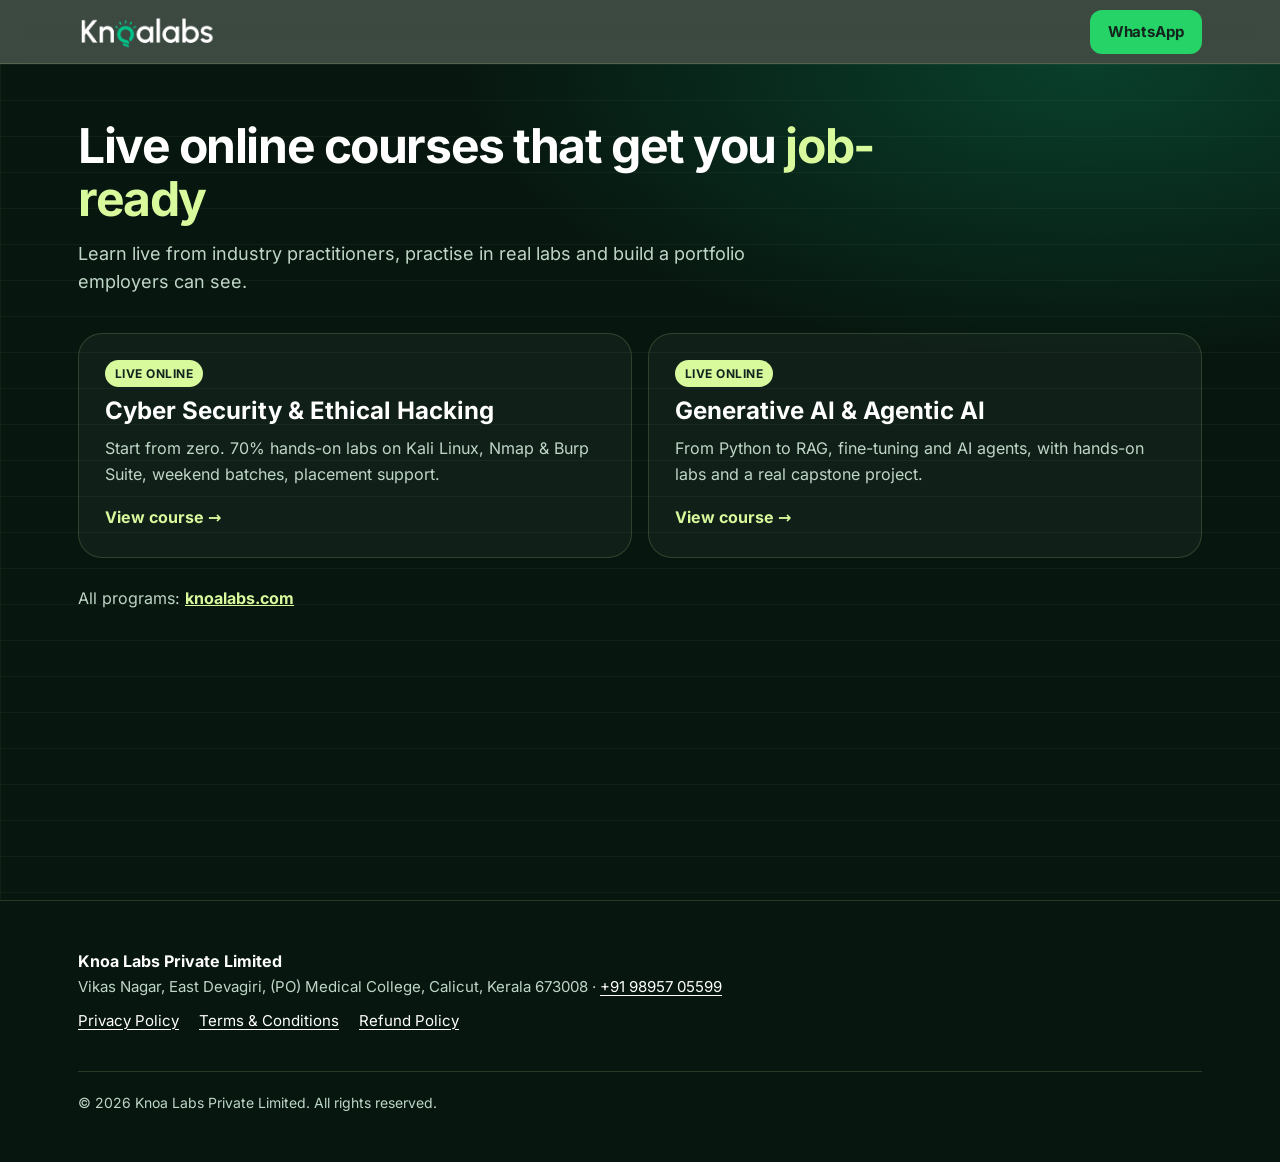
==== index.html @ 48a21d5c "Knoa Labs landing pages (lp.knoalabs.com) with nginx config for DigitalOcean Static site: Cyber Secu" ====
<!doctype html>
<html lang="en-IN">
<head>
<meta charset="utf-8">
<meta name="viewport" content="width=device-width, initial-scale=1">
<title>Knoa Labs | Live Online Courses in Cyber Security &amp; Generative AI</title>
<meta name="description" content="Knoa Labs live online courses: Cyber Security &amp; Ethical Hacking and Generative AI &amp; Agentic AI. Live classes, hands-on labs and placement support.">
<link rel="canonical" href="https://lp.knoalabs.com/">
<meta name="theme-color" content="#07170F">
<!-- Site icon: Google Search / Google Ads read it from this homepage (sizes must be multiples of 48px) -->
<link rel="icon" href="/favicon.ico" sizes="48x48">
<link rel="icon" href="/favicon-96x96.png" type="image/png" sizes="96x96">
<link rel="apple-touch-icon" href="/shared/icons/apple-touch-icon.png">
<link rel="preload" href="/shared/fonts/inter-latin-700.woff2" as="font" type="font/woff2" crossorigin>
<link rel="stylesheet" href="/shared/base.css?v=4">
<script type="application/ld+json">
{
  "@context": "https://schema.org",
  "@type": "Organization",
  "name": "Knoa Labs",
  "legalName": "Knoa Labs Private Limited",
  "url": "https://knoalabs.com",
  "logo": "https://lp.knoalabs.com/favicon-96x96.png",
  "telephone": "+91-98957-05599",
  "email": "business@knoalabs.com"
}
</script>
<style>
  .home { min-height: calc(100vh - var(--header-h)); padding: 56px 0 72px; color: var(--on-dark);
          background-color: var(--kn-night); background-image: radial-gradient(70% 50% at 85% 0%, rgba(16,185,129,.25), transparent 70%), var(--grid-lines); background-size: auto, 36px 36px; }
  .home h1 { font-size: 34px; line-height: 1.1; letter-spacing: -.03em; max-width: 18em; }
  .home h1 span { color: var(--kn-lime); }
  .home__lead { margin-top: 14px; color: var(--on-dark-muted); font-size: 18px; max-width: 40em; }
  .courses { display: grid; gap: 16px; margin-top: 36px; }
  @media (min-width: 768px) { .home h1 { font-size: 48px; } .courses { grid-template-columns: 1fr 1fr; } }
  .course { display: flex; flex-direction: column; gap: 10px; padding: 26px; border-radius: var(--radius-lg); background: rgba(255,255,255,.04);
            border: 1px solid var(--on-dark-line); text-decoration: none; color: inherit; transition: border-color .15s ease, transform .15s ease; }
  .course:hover { border-color: var(--kn-lime); transform: translateY(-2px); }
  .course__tag { width: fit-content; padding: 4px 10px; border-radius: 999px; background: var(--kn-lime); color: var(--kn-ink); font-size: 12px; font-weight: 700; letter-spacing: .04em; text-transform: uppercase; }
  .course h2 { font-size: 24px; line-height: 1.2; }
  .course p { color: var(--on-dark-muted); }
  .course__go { margin-top: auto; padding-top: 8px; font-weight: 700; color: var(--kn-lime); }
  .home__more { margin-top: 28px; color: var(--on-dark-muted); }
  .home__more a { color: var(--kn-lime); font-weight: 700; }
</style>
</head>
<body>
<header class="site-header">
  <div class="container site-header__inner">
    <a class="site-header__logo" href="https://knoalabs.com" aria-label="Knoa Labs home">
      <img src="/shared/icons/logo-white.webp" alt="Knoa Labs" width="154" height="40">
    </a>
    <div class="site-header__actions">
      <a class="btn btn--wa" href="https://wa.me/919895705599" target="_blank" rel="noopener">WhatsApp</a>
    </div>
  </div>
</header>

<main class="home">
  <div class="container">
    <h1>Live online courses that get you <span>job-ready</span></h1>
    <p class="home__lead">Learn live from industry practitioners, practise in real labs and build a portfolio employers can see.</p>
    <div class="courses">
      <a class="course" href="/cyber-security">
        <span class="course__tag">Live online</span>
        <h2>Cyber Security &amp; Ethical Hacking</h2>
        <p>Start from zero. 70% hands-on labs on Kali Linux, Nmap &amp; Burp Suite, weekend batches, placement support.</p>
        <span class="course__go">View course →</span>
      </a>
      <a class="course" href="/Generativeai&amp;Agenticai/online-course">
        <span class="course__tag">Live online</span>
        <h2>Generative AI &amp; Agentic AI</h2>
        <p>From Python to RAG, fine-tuning and AI agents, with hands-on labs and a real capstone project.</p>
        <span class="course__go">View course →</span>
      </a>
    </div>
    <p class="home__more">All programs: <a href="https://knoalabs.com">knoalabs.com</a></p>
  </div>
</main>

<footer class="site-footer">
  <div class="container">
    <p class="site-footer__brand">Knoa Labs Private Limited</p>
    <address style="font-style:normal">Vikas Nagar, East Devagiri, (PO) Medical College, Calicut, Kerala 673008 · <a href="tel:+919895705599">+91 98957 05599</a></address>
    <ul class="site-footer__links">
      <li><a href="https://knoalabs.com/privacy-policy/">Privacy Policy</a></li>
      <li><a href="https://knoalabs.com/terms-conditions/">Terms &amp; Conditions</a></li>
      <li><a href="/refund">Refund Policy</a></li>
    </ul>
    <p class="site-footer__legal">© 2026 Knoa Labs Private Limited. All rights reserved.</p>
  </div>
</footer>
</body>
</html>
---- shared/base.css ----
/* ==========================================================================
   Knoa Labs LP — shared base styles (v2 design)
   Used by every landing page. Page-specific styles go in /<page>/page.css.
   Bump the ?v= query on every <link> when this file changes (it is cached 1 year).
   ========================================================================== */

/* ---------- Font (self-hosted Inter, 2 weights) ---------- */
@font-face { font-family: "Inter"; font-style: normal; font-weight: 400; font-display: swap; src: url("/shared/fonts/inter-latin-400.woff2") format("woff2"); }
@font-face { font-family: "Inter"; font-style: normal; font-weight: 700; font-display: swap; src: url("/shared/fonts/inter-latin-700.woff2") format("woff2"); }
/* Metric-matched fallback so the swap to Inter causes no layout shift */
@font-face { font-family: "Inter Fallback"; src: local("Arial"), local("Helvetica"), local("Roboto"); size-adjust: 107.1%; ascent-override: 90.4%; descent-override: 22.5%; line-gap-override: 0%; }

/* ---------- Tokens (Knoa Labs brand colours, from the live site) ---------- */
:root {
  --kn-dark: #0A3B2A;
  --kn-ink: #12241D;
  --kn-forest: #0E4D37;
  --kn-emerald: #10B981;
  --kn-emerald-deep: #0B8F63;
  --kn-green-text: #087A55;   /* emerald-deep darkened to pass WCAG AA on light backgrounds */
  --kn-lime: #D9F99D;
  --kn-lime-soft: #F2FBE3;
  --kn-line: #E4EFE7;
  --kn-muted: #4F6259;
  --kn-paper: #FBFDF8;
  --kn-white: #FFFFFF;
  --kn-night: #07170F;        /* deepest brand green, used for hero / footer */
  --kn-amber: #FBBF24;
  --kn-danger: #B42318;
  --wa: #25D366;
  --on-dark: #FFFFFF;
  --on-dark-muted: #BFD6C7;
  --on-dark-line: rgba(217, 249, 157, .16);

  --font: "Inter", "Inter Fallback", system-ui, -apple-system, "Segoe UI", Roboto, sans-serif;
  --mono: ui-monospace, "SFMono-Regular", "Cascadia Mono", Menlo, Consolas, monospace;

  --radius-sm: 10px;
  --radius: 16px;
  --radius-lg: 24px;
  --shadow: 0 1px 2px rgba(10, 59, 42, .06), 0 12px 32px rgba(10, 59, 42, .08);
  --shadow-lg: 0 30px 80px rgba(0, 0, 0, .35);
  --gutter: 16px;
  --maxw: 1180px;
  --header-h: 64px;

  --grid-lines: linear-gradient(rgba(217, 249, 157, .045) 1px, transparent 1px), linear-gradient(90deg, rgba(217, 249, 157, .045) 1px, transparent 1px);
  --i-check-ink: url("data:image/svg+xml,%3Csvg xmlns='http://www.w3.org/2000/svg' viewBox='0 0 24 24' fill='none' stroke='%2312241D' stroke-width='3.5' stroke-linecap='round' stroke-linejoin='round'%3E%3Cpath d='M5 12.5l4.5 4.5L19 7.5'/%3E%3C/svg%3E");
  --i-check-green: url("data:image/svg+xml,%3Csvg xmlns='http://www.w3.org/2000/svg' viewBox='0 0 24 24' fill='none' stroke='%23087A55' stroke-width='3' stroke-linecap='round' stroke-linejoin='round'%3E%3Cpath d='M5 12.5l4.5 4.5L19 7.5'/%3E%3C/svg%3E");
}
@media (min-width: 768px) { :root { --gutter: 28px; } }

/* ---------- Reset ---------- */
*, *::before, *::after { box-sizing: border-box; }
html { -webkit-text-size-adjust: 100%; scroll-behavior: smooth; scroll-padding-top: calc(var(--header-h) + 12px); }
body { margin: 0; font-family: var(--font); font-size: 16px; line-height: 1.6; color: var(--kn-ink); background: var(--kn-paper); overflow-x: hidden; -webkit-font-smoothing: antialiased; }
img, svg, video { display: block; max-width: 100%; height: auto; }
h1, h2, h3, h4, p, ul, ol, figure, dl, dd { margin: 0; }
ul, ol { padding: 0; list-style: none; }
a { color: inherit; }
button, input, select, textarea { font: inherit; color: inherit; }
button { cursor: pointer; }
[hidden] { display: none !important; }
:focus-visible { outline: 3px solid var(--kn-amber); outline-offset: 2px; border-radius: 6px; }
@media (prefers-reduced-motion: reduce) {
  html { scroll-behavior: auto; }
  *, *::before, *::after { animation: none !important; transition: none !important; }
}
.sr-only { position: absolute !important; width: 1px; height: 1px; padding: 0; margin: -1px; overflow: hidden; clip: rect(0 0 0 0); white-space: nowrap; border: 0; }
.skip-link { position: absolute; left: 8px; top: -60px; z-index: 100; background: var(--kn-lime); color: var(--kn-ink); padding: 10px 14px; border-radius: var(--radius-sm); font-weight: 700; }
.skip-link:focus { top: 8px; }
.icon { width: 1em; height: 1em; flex: none; }

/* ---------- Layout ---------- */
.container { width: 100%; max-width: var(--maxw); margin: 0 auto; padding: 0 var(--gutter); }
.section { padding: 64px 0; }
@media (min-width: 768px) { .section { padding: 104px 0; } }
/* Skip layout/paint of off-screen sections until they are near the viewport */
.section { content-visibility: auto; contain-intrinsic-size: auto 1000px; }
/* Page opened at #section (sitelinks): lay everything out so the jump lands in the right place */
.cv-off .section { content-visibility: visible; }
.section--dark { background: var(--kn-dark); color: var(--on-dark); }
.section--night { background: var(--kn-night); color: var(--on-dark); }
.section--soft { background: var(--kn-lime-soft); }
.section--white { background: var(--kn-white); }
.section--grid { background-image: var(--grid-lines); background-size: 36px 36px; }
.section--dark.section--grid, .section--night.section--grid { background-color: var(--kn-night); }

/* ---------- Typography ---------- */
.eyebrow {
  display: inline-flex; align-items: center; gap: 8px; margin-bottom: 14px;
  font-family: var(--mono); font-size: 13px; font-weight: 700; letter-spacing: .02em; text-transform: lowercase;
  color: var(--kn-green-text);
}
.eyebrow::before { content: "//"; opacity: .7; }
.section--dark .eyebrow, .section--night .eyebrow { color: var(--kn-lime); }
.h2 { font-size: 30px; line-height: 1.12; font-weight: 700; letter-spacing: -.025em; text-wrap: balance; }
.h3 { font-size: 19px; line-height: 1.3; font-weight: 700; letter-spacing: -.01em; }
.lead { font-size: 17px; line-height: 1.55; color: var(--kn-muted); margin-top: 14px; max-width: 60ch; }
.section--dark .lead, .section--night .lead { color: var(--on-dark-muted); }
.accent { color: var(--kn-emerald-deep); } /* ≥3:1 for large text on light backgrounds */
.section--dark .accent, .section--night .accent { color: var(--kn-lime); }
.section-head { margin-bottom: 36px; max-width: 760px; }
.section-head--center { text-align: center; margin-left: auto; margin-right: auto; }
.section-head--center .lead { margin-left: auto; margin-right: auto; }
@media (min-width: 768px) { .h2 { font-size: 44px; } .h3 { font-size: 20px; } .section-head { margin-bottom: 52px; } }

/* Visible content placeholder — client must replace. Listed in CONTENT-CHECKLIST.md */
.ph { background: #FFF3C4; color: #5C3D00; outline: 1px dashed var(--kn-amber); outline-offset: 1px; border-radius: 4px; padding: 0 4px; }

/* ---------- Buttons ---------- */
.btn {
  display: inline-flex; align-items: center; justify-content: center; gap: 10px;
  min-height: 54px; padding: 12px 24px; border-radius: 14px; border: 2px solid transparent;
  font-weight: 700; font-size: 17px; line-height: 1.2; text-decoration: none; text-align: center; letter-spacing: -.005em;
  transition: transform .15s ease, background-color .15s ease, box-shadow .15s ease, border-color .15s ease;
}
.btn:active { transform: translateY(1px); }
.btn svg { width: 22px; height: 22px; flex: none; }
.btn--primary { background: var(--kn-emerald); color: var(--kn-ink); box-shadow: 0 8px 24px rgba(16, 185, 129, .35), inset 0 -2px 0 rgba(0, 0, 0, .12); }
.btn--primary:hover { background: #2BD09B; }
.btn--primary .btn__arrow { transition: transform .15s ease; }
.btn--primary:hover .btn__arrow { transform: translateX(3px); }
.btn--wa { background: var(--wa); color: var(--kn-ink); }
.btn--wa:hover { background: #45E184; }
.btn--outline { background: transparent; color: var(--kn-forest); border-color: #A9CDB8; }
.btn--outline:hover { border-color: var(--kn-forest); background: var(--kn-lime-soft); }
.btn--outline-light { background: rgba(255, 255, 255, .04); color: var(--on-dark); border-color: rgba(217, 249, 157, .45); }
.btn--outline-light:hover { border-color: var(--kn-lime); background: rgba(217, 249, 157, .08); }
.btn--block { width: 100%; }
.btn[disabled], .btn[aria-busy="true"] { opacity: .7; cursor: progress; }
.btn-row { display: flex; flex-wrap: wrap; gap: 12px; margin-top: 28px; }
.btn-row .btn { flex: 1 1 220px; }
.btn-row--center { justify-content: center; }
@media (min-width: 768px) { .btn-row .btn { flex: 0 1 auto; } }

.text-link { font-weight: 700; color: var(--kn-green-text); text-underline-offset: 4px; text-decoration-thickness: 1.5px; }
.section--dark .text-link, .section--night .text-link, .hero .text-link { color: var(--kn-lime); }

/* ---------- Header ---------- */
.site-header { position: sticky; top: 0; z-index: 40; height: var(--header-h); background: rgba(7, 23, 15, .94); color: var(--on-dark); border-bottom: 1px solid var(--on-dark-line); }
@supports (backdrop-filter: blur(10px)) { .site-header { background: rgba(7, 23, 15, .78); backdrop-filter: saturate(140%) blur(10px); } }
.site-header__inner { height: 100%; display: flex; align-items: center; justify-content: space-between; gap: 12px; }
.site-header__logo { display: block; width: 124px; height: 32px; }
.site-header__logo img { width: 124px; height: 32px; object-fit: contain; }
.site-header__actions { display: flex; align-items: center; gap: 8px; }
.icon-btn { display: inline-flex; align-items: center; justify-content: center; gap: 8px; width: 48px; height: 48px; border-radius: 12px; border: 1px solid rgba(255, 255, 255, .2); color: var(--on-dark); text-decoration: none; }
.icon-btn:hover { border-color: var(--kn-lime); }
.icon-btn svg { width: 20px; height: 20px; }
.site-header .btn { min-height: 44px; padding: 8px 16px; font-size: 15px; border-radius: 12px; }
.site-header .btn svg { width: 20px; height: 20px; }
.site-header__phone-text { display: none; font-weight: 700; font-size: 15px; }
@media (min-width: 768px) {
  .site-header__logo, .site-header__logo img { width: 140px; height: 36px; }
  .site-header__phone-text { display: inline; }
  .site-header .icon-btn { width: auto; padding: 0 16px; }
}

/* ---------- Live dot ---------- */
.live-dot { position: relative; display: inline-block; width: 9px; height: 9px; border-radius: 50%; background: #FF4D4F; flex: none; }
.live-dot::after { content: ""; position: absolute; inset: 0; border-radius: 50%; background: #FF4D4F; animation: live-pulse 1.8s ease-out infinite; }
@keyframes live-pulse { 0% { transform: scale(1); opacity: .7; } 100% { transform: scale(2.8); opacity: 0; } }

/* ---------- Check list ---------- */
.checklist { display: grid; gap: 12px; }
.checklist li { position: relative; padding-left: 32px; }
.checklist li::before { content: ""; position: absolute; left: 0; top: 2px; width: 22px; height: 22px; border-radius: 50%; background: var(--kn-lime) var(--i-check-ink) center / 13px no-repeat; }

/* ---------- Cards / grids ---------- */
.card { background: var(--kn-white); border: 1px solid var(--kn-line); border-radius: var(--radius-lg); padding: 24px; }
.section--dark .card, .section--night .card { background: rgba(255, 255, 255, .04); border-color: var(--on-dark-line); }
.grid { display: grid; gap: 14px; }
@media (min-width: 640px) { .grid--2 { grid-template-columns: repeat(2, 1fr); } }
@media (min-width: 640px) and (max-width: 959px) { .grid--3, .grid--4 { grid-template-columns: repeat(2, 1fr); } }
@media (min-width: 960px) { .grid { gap: 18px; } .grid--3 { grid-template-columns: repeat(3, 1fr); } .grid--4 { grid-template-columns: repeat(4, 1fr); } }

/* ---------- Lead form ---------- */
.form-card { position: relative; background: var(--kn-white); color: var(--kn-ink); border-radius: var(--radius-lg); padding: 22px 18px 20px; box-shadow: var(--shadow-lg); border: 1px solid rgba(255, 255, 255, .6); }
.form-card__tag { display: inline-flex; align-items: center; gap: 8px; margin-bottom: 10px; padding: 5px 10px; border-radius: 999px; background: var(--kn-lime-soft); border: 1px solid #CFE8B0; font-size: 13px; font-weight: 700; color: var(--kn-forest); }
.form-card__title { font-size: 22px; line-height: 1.2; font-weight: 700; letter-spacing: -.015em; }
.form-card__sub { font-size: 15px; line-height: 1.45; color: var(--kn-muted); margin-top: 6px; }
.lead-form { display: grid; gap: 14px; margin-top: 18px; }
.field label { display: block; font-size: 15px; font-weight: 700; margin-bottom: 6px; }
.field input, .field select {
  display: block; width: 100%; min-height: 52px; padding: 12px 14px; font-size: 16px;
  border: 1.5px solid #B9CCBF; border-radius: 12px; background: var(--kn-white); color: var(--kn-ink);
  -webkit-appearance: none; appearance: none; transition: border-color .15s ease, box-shadow .15s ease;
}
.field select { padding-right: 42px; background: var(--kn-white) url("data:image/svg+xml,%3Csvg xmlns='http://www.w3.org/2000/svg' viewBox='0 0 24 24' fill='none' stroke='%2312241D' stroke-width='2.5' stroke-linecap='round'%3E%3Cpath d='M6 9l6 6 6-6'/%3E%3C/svg%3E") right 14px center / 18px no-repeat; }
.field input:hover, .field select:hover { border-color: #8FB39E; }
.field input:focus, .field select:focus { outline: none; border-color: var(--kn-emerald-deep); box-shadow: 0 0 0 4px rgba(16, 185, 129, .22); }
.field input::placeholder { color: #6B7D74; }
.field [aria-invalid="true"] { border-color: var(--kn-danger); }
.field__err { font-size: 14px; color: var(--kn-danger); margin-top: 5px; }
.field__err:empty { display: none; }
.phone { display: flex; }
.phone__cc { display: inline-flex; align-items: center; padding: 0 14px; border: 1.5px solid #B9CCBF; border-right: 0; border-radius: 12px 0 0 12px; background: var(--kn-lime-soft); font-weight: 700; }
.phone input { border-radius: 0 12px 12px 0; }
.hp { position: absolute !important; left: -9999px; width: 1px; height: 1px; overflow: hidden; }
.form-note { display: flex; justify-content: center; align-items: center; gap: 6px; flex-wrap: wrap; font-size: 14px; color: var(--kn-muted); text-align: center; line-height: 1.45; }
.form-status { font-size: 15px; color: var(--kn-danger); text-align: center; }
.form-status:empty { display: none; }
.form-alt { margin-top: 16px; text-align: center; font-size: 16px; }
@media (min-width: 768px) { .form-card { padding: 30px 28px 26px; } .form-card__title { font-size: 24px; } }

/* ---------- Modal (opens only on CTA tap) ---------- */
.lead-modal { width: min(460px, calc(100% - 24px)); max-height: calc(100% - 24px); padding: 0; border: 0; border-radius: var(--radius-lg); background: transparent; overflow: visible; }
.lead-modal::backdrop { background: rgba(4, 14, 9, .76); }
.lead-modal .form-card { max-height: calc(100vh - 24px); overflow-y: auto; }
.lead-modal__close { position: absolute; top: 10px; right: 10px; width: 48px; height: 48px; border: 0; border-radius: 50%; background: transparent; font-size: 28px; line-height: 1; color: var(--kn-muted); }
.lead-modal__close:hover { background: var(--kn-lime-soft); }
.lead-modal .form-card__title { padding-right: 44px; }

/* ---------- Sticky mobile bar ---------- */
.sticky-bar { position: fixed; left: 0; right: 0; bottom: 0; z-index: 45; display: flex; gap: 8px; padding: 10px 12px calc(10px + env(safe-area-inset-bottom)); background: rgba(7, 23, 15, .97); border-top: 1px solid var(--on-dark-line); transform: translateY(110%); transition: transform .25s ease; }
.sticky-bar.is-visible { transform: translateY(0); }
.sticky-bar .btn { min-height: 50px; font-size: 16px; padding: 10px 12px; }
.sticky-bar .btn--primary { flex: 1 1 auto; }
.sticky-bar .btn--wa { flex: 0 0 auto; }
@media (min-width: 768px) { .sticky-bar { display: none; } }

/* ---------- Accordion (native <details>) ---------- */
.accordion { display: grid; gap: 10px; }
.accordion details { background: var(--kn-white); border: 1px solid var(--kn-line); border-radius: var(--radius); transition: border-color .15s ease, box-shadow .15s ease; }
.accordion details:hover { border-color: #BFE0CB; }
.accordion details[open] { border-color: #A9D8BD; box-shadow: var(--shadow); }
.accordion summary { list-style: none; cursor: pointer; display: flex; align-items: center; justify-content: space-between; gap: 14px; min-height: 60px; padding: 16px 18px; font-weight: 700; font-size: 17px; line-height: 1.35; }
.accordion summary::-webkit-details-marker { display: none; }
.accordion summary::after { content: ""; width: 30px; height: 30px; flex: none; border-radius: 50%; background: var(--kn-lime-soft) url("data:image/svg+xml,%3Csvg xmlns='http://www.w3.org/2000/svg' viewBox='0 0 24 24' fill='none' stroke='%23087A55' stroke-width='3' stroke-linecap='round'%3E%3Cpath d='M12 5v14M5 12h14'/%3E%3C/svg%3E") center / 14px no-repeat; transition: transform .2s ease, background-color .2s ease; }
.accordion details[open] summary::after { transform: rotate(45deg); background-color: var(--kn-lime); }
.accordion__body { padding: 0 18px 20px; color: #33463D; }
.accordion__body p + p { margin-top: 10px; }

/* ---------- Video facade (lite YouTube) ---------- */
.yt-facade { position: relative; display: block; width: 100%; aspect-ratio: 16 / 9; border: 0; padding: 0; border-radius: var(--radius-lg); overflow: hidden; background: #000; }
.yt-facade img { width: 100%; height: 100%; object-fit: cover; transition: transform .4s ease; }
.yt-facade:hover img { transform: scale(1.03); }
.yt-facade__play { position: absolute; inset: 0; margin: auto; width: 76px; height: 76px; border-radius: 50%; background: var(--kn-lime); display: grid; place-items: center; box-shadow: 0 0 0 10px rgba(217, 249, 157, .2), 0 10px 30px rgba(0, 0, 0, .4); }
.yt-facade__play svg { width: 30px; height: 30px; margin-left: 4px; fill: var(--kn-ink); }
.yt-facade__label { position: absolute; left: 12px; bottom: 12px; padding: 6px 12px; border-radius: 999px; background: rgba(0, 0, 0, .72); color: #fff; font-size: 14px; font-weight: 700; }
.yt-facade[disabled] { cursor: default; }
.yt-frame { width: 100%; aspect-ratio: 16 / 9; border: 0; border-radius: var(--radius-lg); }

/* ---------- Footer ---------- */
.site-footer { background: var(--kn-night); color: var(--on-dark-muted); padding: 48px 0 100px; font-size: 15px; border-top: 1px solid var(--on-dark-line); }
.site-footer a { color: var(--on-dark); text-underline-offset: 3px; }
.site-footer__grid { display: grid; gap: 24px; }
.site-footer__logo { width: 124px; height: 32px; margin-bottom: 12px; object-fit: contain; }
.site-footer__brand { color: var(--on-dark); font-weight: 700; font-size: 16px; }
.site-footer__links { display: flex; flex-wrap: wrap; gap: 0 20px; }
.site-footer__links a { display: inline-block; padding: 10px 0; }
.site-footer__legal { border-top: 1px solid var(--on-dark-line); margin-top: 28px; padding-top: 20px; font-size: 14px; }
@media (min-width: 768px) { .site-footer { padding-bottom: 48px; } .site-footer__grid { grid-template-columns: 1.5fr 1fr 1fr; } }

/* ---------- Simple content pages (legal) ---------- */
.prose { max-width: 760px; }
.prose h1 { font-size: 34px; line-height: 1.15; letter-spacing: -.02em; margin-bottom: 12px; }
.prose h2 { font-size: 21px; margin: 30px 0 8px; }
.prose p, .prose li { color: #33463D; }
.prose p + p { margin-top: 10px; }
.prose ul { list-style: disc; padding-left: 22px; display: grid; gap: 6px; margin-top: 8px; }

/* ---------- "Book Free Demo" CTA (secondary to the main form) ---------- */
.demo-cta { display: flex; align-items: center; justify-content: center; flex-wrap: wrap; gap: 8px 12px; margin-top: 12px; font-size: 15px; color: var(--on-dark-muted); }
.demo-cta .btn { min-height: 46px; padding: 8px 18px; font-size: 15px; }
.demo-btn { margin-top: 10px; }
@media (min-width: 480px) { .demo-btn { margin-top: 0; margin-left: 8px; } }
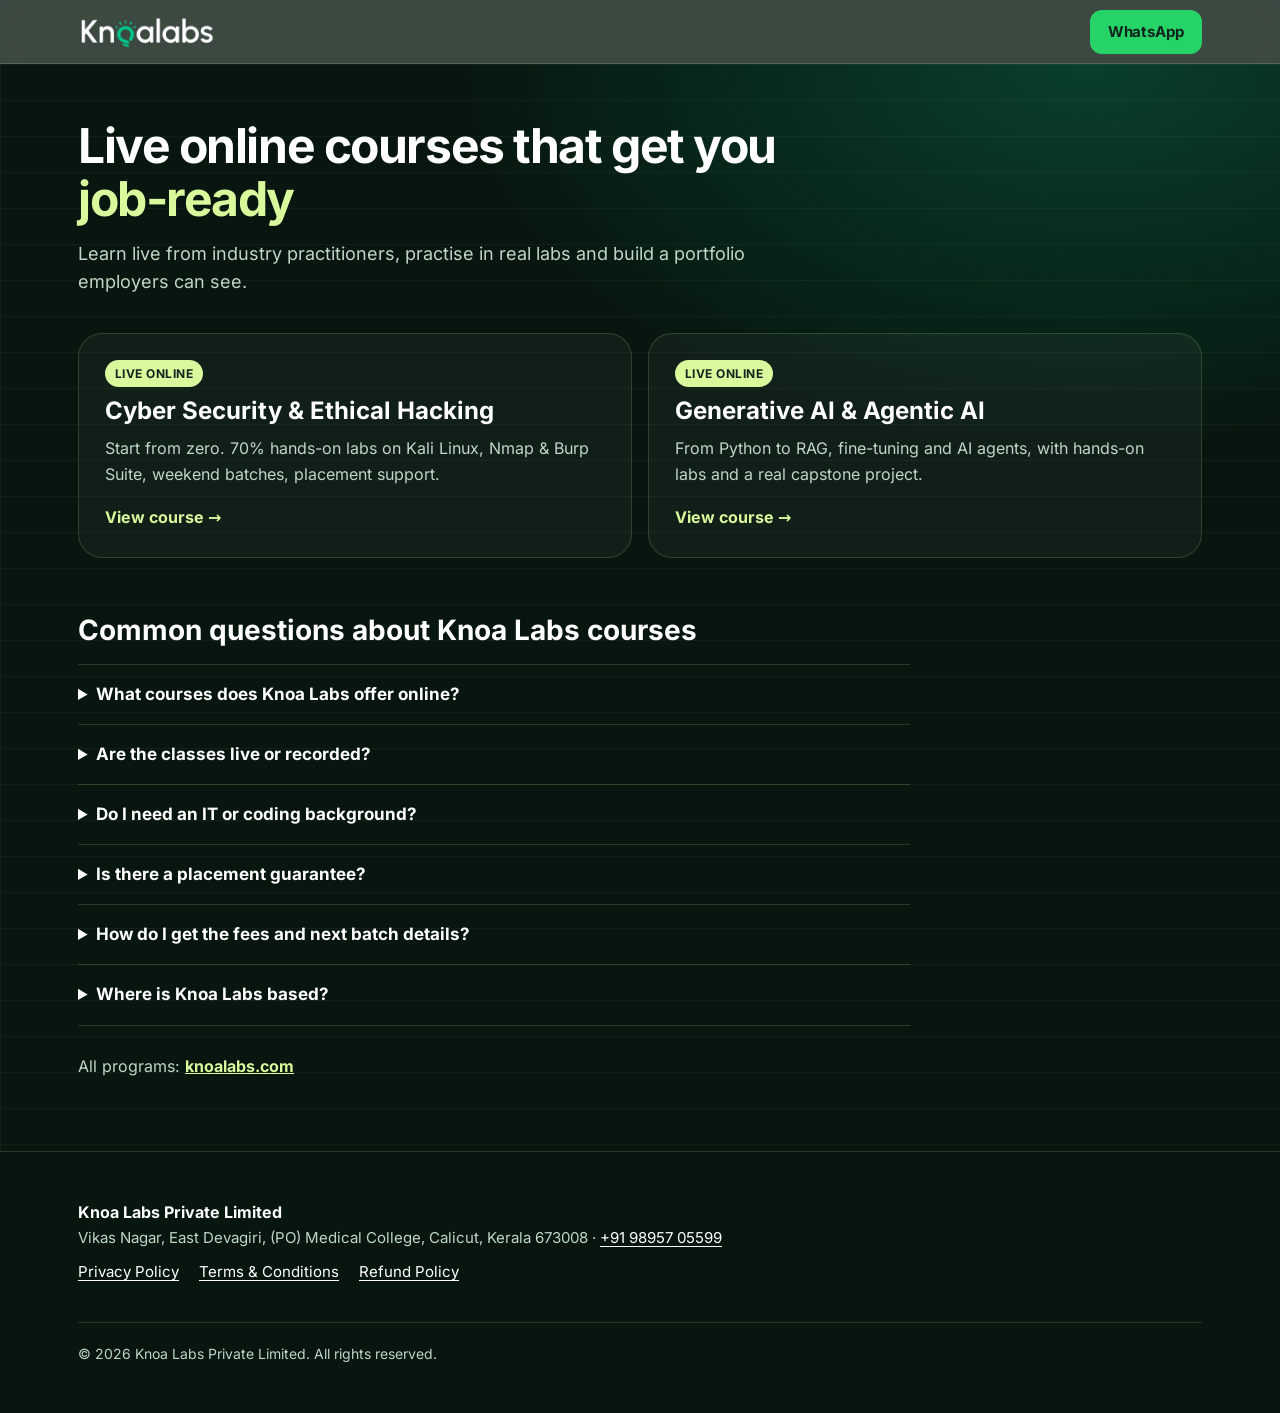
==== commit 67538350: "New update" ====
--- a/index.html
+++ b/index.html
@@ -6,30 +6,217 @@
 <title>Knoa Labs | Live Online Courses in Cyber Security &amp; Generative AI</title>
 <meta name="description" content="Knoa Labs live online courses: Cyber Security &amp; Ethical Hacking and Generative AI &amp; Agentic AI. Live classes, hands-on labs and placement support.">
 <link rel="canonical" href="https://lp.knoalabs.com/">
+<link rel="alternate" hreflang="en-IN" href="https://lp.knoalabs.com/">
+<link rel="alternate" hreflang="x-default" href="https://lp.knoalabs.com/">
+<link rel="alternate" type="text/plain" href="/llms.txt" title="LLM-readable summary of Knoa Labs courses">
+<link rel="manifest" href="/site.webmanifest">
+<meta name="robots" content="index, follow, max-image-preview:large, max-snippet:-1, max-video-preview:-1">
+<meta name="author" content="Knoa Labs Private Limited">
+<meta name="geo.region" content="IN-KL">
+<meta name="geo.placename" content="Kozhikode, Kerala">
 <meta name="theme-color" content="#07170F">
+
+<meta property="og:type" content="website">
+<meta property="og:site_name" content="Knoa Labs">
+<meta property="og:title" content="Knoa Labs | Live Online Courses in Cyber Security &amp; Generative AI">
+<meta property="og:description" content="Live online courses in Cyber Security &amp; Ethical Hacking and Generative AI &amp; Agentic AI. Live classes, hands-on labs and placement support.">
+<meta property="og:url" content="https://lp.knoalabs.com/">
+<meta property="og:image" content="https://lp.knoalabs.com/shared/og/og-home-v1.jpg">
+<meta property="og:image:width" content="1200">
+<meta property="og:image:height" content="630">
+<meta property="og:image:type" content="image/jpeg">
+<meta property="og:image:alt" content="Knoa Labs live online courses: Cyber Security and Generative AI">
+<meta property="og:locale" content="en_IN">
+<meta name="twitter:card" content="summary_large_image">
+<meta name="twitter:title" content="Knoa Labs | Live Online Courses in Cyber Security &amp; Generative AI">
+<meta name="twitter:description" content="Live classes, hands-on labs and placement support. Cyber Security &amp; Ethical Hacking, Generative AI &amp; Agentic AI.">
+<meta name="twitter:image" content="https://lp.knoalabs.com/shared/og/og-home-v1.jpg">
+<meta name="twitter:image:alt" content="Knoa Labs live online courses: Cyber Security and Generative AI">
+
+<!-- Order matters: page CONFIG first, then shared tracking -->
+<script src="/shared/page-home.js?v=1" defer></script>
+<script src="/shared/tracking.js?v=8" defer></script>
 <!-- Site icon: Google Search / Google Ads read it from this homepage (sizes must be multiples of 48px) -->
-<link rel="icon" href="/favicon.ico" sizes="48x48">
-<link rel="icon" href="/favicon-96x96.png" type="image/png" sizes="96x96">
-<link rel="apple-touch-icon" href="/shared/icons/apple-touch-icon.png">
+<link rel="icon" href="https://lp.knoalabs.com/favicon.ico" sizes="48x48">
+<link rel="icon" href="https://lp.knoalabs.com/favicon-48x48.png" type="image/png" sizes="48x48">
+<link rel="icon" href="https://lp.knoalabs.com/favicon-96x96.png" type="image/png" sizes="96x96">
+<link rel="apple-touch-icon" href="https://lp.knoalabs.com/shared/icons/apple-touch-icon.png">
 <link rel="preload" href="/shared/fonts/inter-latin-700.woff2" as="font" type="font/woff2" crossorigin>
-<link rel="stylesheet" href="/shared/base.css?v=4">
+<link rel="stylesheet" href="/shared/base.css?v=6">
 <script type="application/ld+json">
 {
   "@context": "https://schema.org",
-  "@type": "Organization",
-  "name": "Knoa Labs",
-  "legalName": "Knoa Labs Private Limited",
-  "url": "https://knoalabs.com",
-  "logo": "https://lp.knoalabs.com/favicon-96x96.png",
-  "telephone": "+91-98957-05599",
-  "email": "business@knoalabs.com"
+  "@graph": [
+    {
+      "@type": [
+        "Organization",
+        "EducationalOrganization"
+      ],
+      "@id": "https://knoalabs.com/#organization",
+      "name": "Knoa Labs",
+      "legalName": "Knoa Labs Private Limited",
+      "url": "https://knoalabs.com",
+      "logo": "https://lp.knoalabs.com/shared/icons/apple-touch-icon.png",
+      "email": "business@knoalabs.com",
+      "telephone": "+91-98957-05599",
+      "address": {
+        "@type": "PostalAddress",
+        "streetAddress": "Vikas Nagar, East Devagiri, (PO) Medical College",
+        "addressLocality": "Kozhikode",
+        "addressRegion": "Kerala",
+        "postalCode": "673008",
+        "addressCountry": "IN"
+      },
+      "areaServed": {
+        "@type": "Country",
+        "name": "India"
+      },
+      "contactPoint": [
+        {
+          "@type": "ContactPoint",
+          "contactType": "admissions",
+          "telephone": "+91-98957-05599",
+          "email": "business@knoalabs.com",
+          "areaServed": "IN",
+          "availableLanguage": [
+            "English"
+          ]
+        }
+      ],
+      "sameAs": [
+        "https://knoalabs.com"
+      ]
+    },
+    {
+      "@type": "WebSite",
+      "@id": "https://lp.knoalabs.com/#website",
+      "url": "https://lp.knoalabs.com/",
+      "name": "Knoa Labs Live Online Courses",
+      "inLanguage": "en-IN",
+      "publisher": {
+        "@id": "https://knoalabs.com/#organization"
+      }
+    },
+    {
+      "@type": "CollectionPage",
+      "@id": "https://lp.knoalabs.com/#webpage",
+      "url": "https://lp.knoalabs.com/",
+      "name": "Knoa Labs | Live Online Courses in Cyber Security & Generative AI",
+      "inLanguage": "en-IN",
+      "isPartOf": {
+        "@id": "https://lp.knoalabs.com/#website"
+      },
+      "about": {
+        "@id": "https://knoalabs.com/#organization"
+      },
+      "primaryImageOfPage": {
+        "@type": "ImageObject",
+        "url": "https://lp.knoalabs.com/shared/og/og-home-v1.jpg",
+        "width": 1200,
+        "height": 630
+      },
+      "mainEntity": {
+        "@id": "https://lp.knoalabs.com/#courses"
+      },
+      "dateModified": "2026-10-30"
+    },
+    {
+      "@type": "ItemList",
+      "@id": "https://lp.knoalabs.com/#courses",
+      "name": "Knoa Labs live online courses",
+      "itemListElement": [
+        {
+          "@type": "ListItem",
+          "position": 1,
+          "url": "https://lp.knoalabs.com/cyber-security",
+          "item": {
+            "@type": "Course",
+            "name": "Live Online Cyber Security & Ethical Hacking Course",
+            "description": "Live online cyber security and ethical hacking course for beginners: 12 modules over 3–4 months, 70% hands-on labs on Kali Linux, Nmap and Burp Suite, a capstone penetration test project and placement support.",
+            "url": "https://lp.knoalabs.com/cyber-security",
+            "provider": {
+              "@id": "https://knoalabs.com/#organization"
+            }
+          }
+        },
+        {
+          "@type": "ListItem",
+          "position": 2,
+          "url": "https://lp.knoalabs.com/Generativeai&Agenticai/online-course",
+          "item": {
+            "@type": "Course",
+            "name": "Live Online Generative AI & Agentic AI Course",
+            "description": "Live online Generative AI and Agentic AI course: 19 modules over 3–4 months, from Python fundamentals to RAG, fine-tuning and AI agents, with hands-on labs, a real capstone project and a Knoa Labs certificate.",
+            "url": "https://lp.knoalabs.com/Generativeai&Agenticai/online-course",
+            "provider": {
+              "@id": "https://knoalabs.com/#organization"
+            }
+          }
+        }
+      ]
+    },
+    {
+      "@type": "FAQPage",
+      "@id": "https://lp.knoalabs.com/#faq",
+      "mainEntity": [
+        {
+          "@type": "Question",
+          "name": "What courses does Knoa Labs offer online?",
+          "acceptedAnswer": {
+            "@type": "Answer",
+            "text": "Knoa Labs offers two live online courses: Cyber Security & Ethical Hacking (12 modules, 3–4 months) and Generative AI & Agentic AI (19 modules, 3–4 months). Both include hands-on labs, a capstone project and placement support."
+          }
+        },
+        {
+          "@type": "Question",
+          "name": "Are the classes live or recorded?",
+          "acceptedAnswer": {
+            "@type": "Answer",
+            "text": "Both courses are taught live online. Cyber Security classes run on Saturdays and Sundays, 2–3 hours a day, and recordings stay available for life. Gen AI & Agentic AI sessions run up to 3 hours each, and an advisor shares the exact batch timings."
+          }
+        },
+        {
+          "@type": "Question",
+          "name": "Do I need an IT or coding background?",
+          "acceptedAnswer": {
+            "@type": "Answer",
+            "text": "No. The Cyber Security course starts with computer basics, networking and Linux, and the Gen AI & Agentic AI course teaches Python from scratch. You need a laptop with 8 GB RAM, a stable internet connection and a few hours each week."
+          }
+        },
+        {
+          "@type": "Question",
+          "name": "Is there a placement guarantee?",
+          "acceptedAnswer": {
+            "@type": "Answer",
+            "text": "No. Knoa Labs gives placement support, including resume and LinkedIn guidance, interview preparation and a capstone project you can show employers, but it does not guarantee a job."
+          }
+        },
+        {
+          "@type": "Question",
+          "name": "How do I get the fees and next batch details?",
+          "acceptedAnswer": {
+            "@type": "Answer",
+            "text": "Fill in the enquiry form on either course page or message Knoa Labs on WhatsApp at +91 98957 05599. An advisor replies with the fee structure and batch timings, usually within 30 minutes (9am–8pm)."
+          }
+        },
+        {
+          "@type": "Question",
+          "name": "Where is Knoa Labs based?",
+          "acceptedAnswer": {
+            "@type": "Answer",
+            "text": "Knoa Labs Private Limited is based in Calicut (Kozhikode), Kerala, India. The courses are taught live online."
+          }
+        }
+      ]
+    }
+  ]
 }
 </script>
 <style>
   .home { min-height: calc(100vh - var(--header-h)); padding: 56px 0 72px; color: var(--on-dark);
           background-color: var(--kn-night); background-image: radial-gradient(70% 50% at 85% 0%, rgba(16,185,129,.25), transparent 70%), var(--grid-lines); background-size: auto, 36px 36px; }
   .home h1 { font-size: 34px; line-height: 1.1; letter-spacing: -.03em; max-width: 18em; }
-  .home h1 span { color: var(--kn-lime); }
+  .home h1 span { color: var(--kn-lime); white-space: nowrap; }
   .home__lead { margin-top: 14px; color: var(--on-dark-muted); font-size: 18px; max-width: 40em; }
   .courses { display: grid; gap: 16px; margin-top: 36px; }
   @media (min-width: 768px) { .home h1 { font-size: 48px; } .courses { grid-template-columns: 1fr 1fr; } }
@@ -40,6 +227,13 @@
   .course h2 { font-size: 24px; line-height: 1.2; }
   .course p { color: var(--on-dark-muted); }
   .course__go { margin-top: auto; padding-top: 8px; font-weight: 700; color: var(--kn-lime); }
+  .hfaq { margin-top: 56px; max-width: 52em; }
+  .hfaq h2 { font-size: 28px; line-height: 1.2; margin-bottom: 16px; }
+  .hfaq details { border-top: 1px solid var(--on-dark-line); }
+  .hfaq details:last-child { border-bottom: 1px solid var(--on-dark-line); }
+  .hfaq summary { cursor: pointer; padding: 16px 0; font-weight: 700; font-size: 17px; list-style-position: inside; }
+  .hfaq summary:focus-visible { outline: 2px solid var(--kn-lime); outline-offset: 2px; }
+  .hfaq p { padding: 0 0 18px; color: var(--on-dark-muted); }
   .home__more { margin-top: 28px; color: var(--on-dark-muted); }
   .home__more a { color: var(--kn-lime); font-weight: 700; }
 </style>
@@ -51,7 +245,7 @@
       <img src="/shared/icons/logo-white.webp" alt="Knoa Labs" width="154" height="40">
     </a>
     <div class="site-header__actions">
-      <a class="btn btn--wa" href="https://wa.me/919895705599" target="_blank" rel="noopener">WhatsApp</a>
+      <a class="btn btn--wa" href="https://wa.me/919895705599" data-wa data-loc="home_header" target="_blank" rel="noopener">WhatsApp</a>
     </div>
   </div>
 </header>
@@ -74,6 +268,36 @@
         <span class="course__go">View course →</span>
       </a>
     </div>
+    <section class="hfaq" aria-labelledby="hfaq-title">
+      <h2 id="hfaq-title">Common questions about Knoa Labs courses</h2>
+      <div data-faq>
+        <details>
+          <summary>What courses does Knoa Labs offer online?</summary>
+          <p>Knoa Labs offers two live online courses: Cyber Security &amp; Ethical Hacking (12 modules, 3–4 months) and Generative AI &amp; Agentic AI (19 modules, 3–4 months). Both include hands-on labs, a capstone project and placement support.</p>
+        </details>
+        <details>
+          <summary>Are the classes live or recorded?</summary>
+          <p>Both courses are taught live online. Cyber Security classes run on Saturdays and Sundays, 2–3 hours a day, and recordings stay available for life. Gen AI &amp; Agentic AI sessions run up to 3 hours each, and an advisor shares the exact batch timings.</p>
+        </details>
+        <details>
+          <summary>Do I need an IT or coding background?</summary>
+          <p>No. The Cyber Security course starts with computer basics, networking and Linux, and the Gen AI &amp; Agentic AI course teaches Python from scratch. You need a laptop with 8 GB RAM, a stable internet connection and a few hours each week.</p>
+        </details>
+        <details>
+          <summary>Is there a placement guarantee?</summary>
+          <p>No. Knoa Labs gives placement support, including resume and LinkedIn guidance, interview preparation and a capstone project you can show employers, but it does not guarantee a job.</p>
+        </details>
+        <details>
+          <summary>How do I get the fees and next batch details?</summary>
+          <p>Fill in the enquiry form on either course page or message Knoa Labs on WhatsApp at +91 98957 05599. An advisor replies with the fee structure and batch timings, usually within 30 minutes (9am–8pm).</p>
+        </details>
+        <details>
+          <summary>Where is Knoa Labs based?</summary>
+          <p>Knoa Labs Private Limited is based in Calicut (Kozhikode), Kerala, India. The courses are taught live online.</p>
+        </details>
+      </div>
+    </section>
+
     <p class="home__more">All programs: <a href="https://knoalabs.com">knoalabs.com</a></p>
   </div>
 </main>
@@ -81,7 +305,7 @@
 <footer class="site-footer">
   <div class="container">
     <p class="site-footer__brand">Knoa Labs Private Limited</p>
-    <address style="font-style:normal">Vikas Nagar, East Devagiri, (PO) Medical College, Calicut, Kerala 673008 · <a href="tel:+919895705599">+91 98957 05599</a></address>
+    <address style="font-style:normal">Vikas Nagar, East Devagiri, (PO) Medical College, Calicut, Kerala 673008 · <a href="tel:+919895705599" data-tel data-loc="home_footer">+91 98957 05599</a></address>
     <ul class="site-footer__links">
       <li><a href="https://knoalabs.com/privacy-policy/">Privacy Policy</a></li>
       <li><a href="https://knoalabs.com/terms-conditions/">Terms &amp; Conditions</a></li>
--- a/shared/base.css
+++ b/shared/base.css
@@ -198,6 +198,11 @@
 .phone input { border-radius: 0 12px 12px 0; }
 .hp { position: absolute !important; left: -9999px; width: 1px; height: 1px; overflow: hidden; }
 .form-note { display: flex; justify-content: center; align-items: center; gap: 6px; flex-wrap: wrap; font-size: 14px; color: var(--kn-muted); text-align: center; line-height: 1.45; }
+.phone-confirm { padding: 14px; border-radius: 14px; background: var(--kn-lime-soft); border: 1.5px solid #CFE8B0; }
+.phone-confirm__q { font-size: 16px; line-height: 1.45; text-align: center; }
+.phone-confirm__q strong { display: block; font-size: 20px; letter-spacing: .02em; margin: 4px 0 2px; white-space: nowrap; }
+.phone-confirm__actions { display: grid; gap: 10px; margin-top: 12px; }
+.phone-confirm__actions .btn { width: 100%; }
 .form-status { font-size: 15px; color: var(--kn-danger); text-align: center; }
 .form-status:empty { display: none; }
 .form-alt { margin-top: 16px; text-align: center; font-size: 16px; }
@@ -249,6 +254,8 @@
 .site-footer__brand { color: var(--on-dark); font-weight: 700; font-size: 16px; }
 .site-footer__links { display: flex; flex-wrap: wrap; gap: 0 20px; }
 .site-footer__links a { display: inline-block; padding: 10px 0; }
+/* Tap targets: contact links in the footer were 19px tall (WCAG 2.2 AA asks for 24px) */
+.site-footer__grid p a { display: inline-block; padding: 6px 0; }
 .site-footer__legal { border-top: 1px solid var(--on-dark-line); margin-top: 28px; padding-top: 20px; font-size: 14px; }
 @media (min-width: 768px) { .site-footer { padding-bottom: 48px; } .site-footer__grid { grid-template-columns: 1.5fr 1fr 1fr; } }
 
